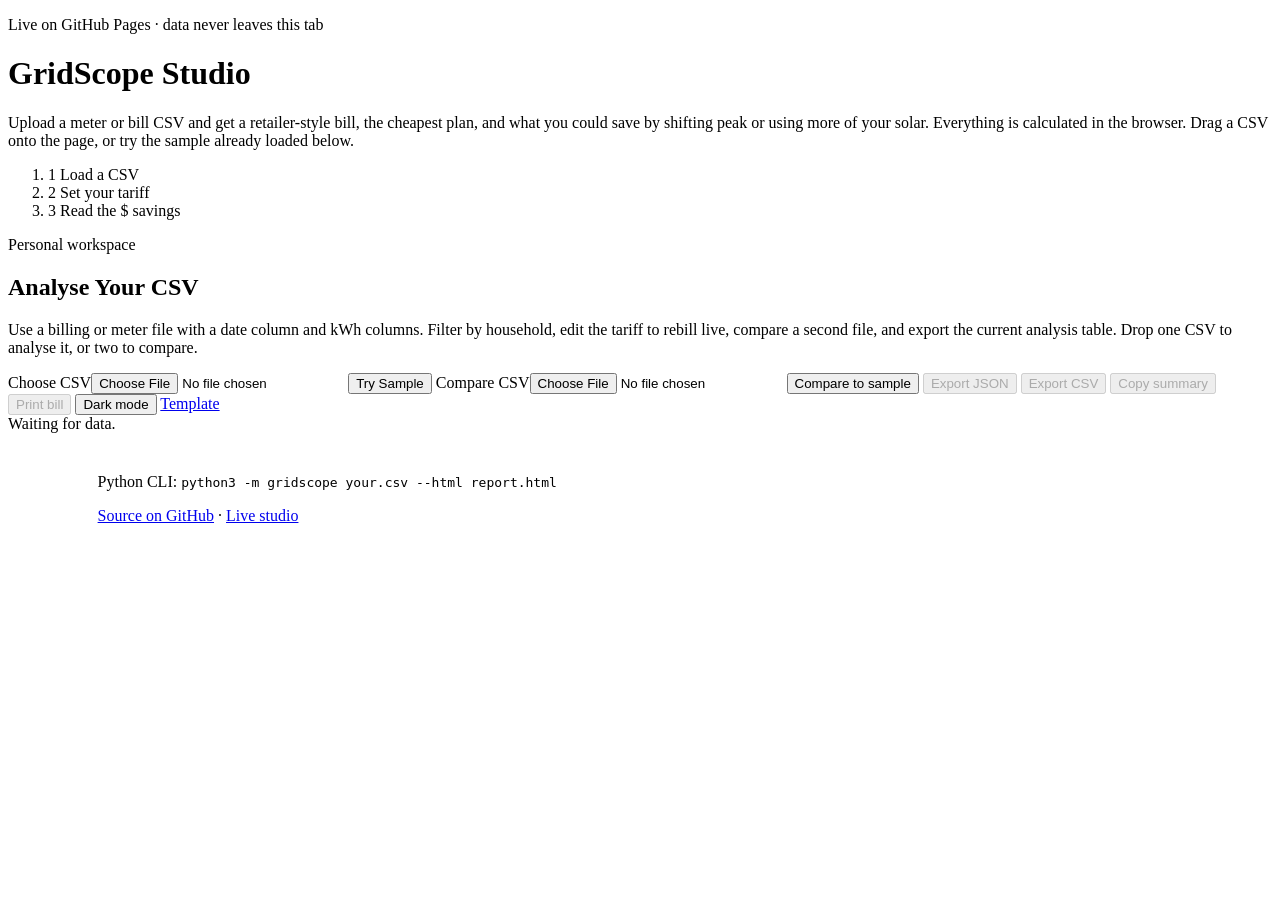
==== web/index.html @ c4971476 "Ship GitHub Pages studio and 0.7.0 polish The live site loads the sample CSV, accepts drag-and-drop," ====
<!doctype html>
<html lang="en">
<head>
<meta charset="utf-8">
<meta name="viewport" content="width=device-width, initial-scale=1">
<title>GridScope Studio</title>
<meta name="description" content="Turn a household energy CSV into bills, plan comparison, and dollar savings. Runs entirely in your browser.">
<meta name="theme-color" content="#172033">
<meta property="og:title" content="GridScope Studio">
<meta property="og:description" content="Upload a meter CSV. Get a retailer-style bill, the cheapest plan, and dollar savings — in this tab.">
<meta property="og:type" content="website">
<meta property="og:url" content="https://sebby1770.github.io/sql-r-energy-insights/">
<link rel="icon" href="data:image/svg+xml,%3Csvg xmlns='http://www.w3.org/2000/svg' viewBox='0 0 32 32'%3E%3Crect width='32' height='32' rx='8' fill='%23172033'/%3E%3Cpath d='M8 22h16M10 18h3v4h-3zm5-6h3v10h-3zm5-5h3v15h-3z' fill='%233b82f6'/%3E%3C/svg%3E">
<link rel="stylesheet" href="studio.css">
</head>
<body>
<header>
<p class="eyebrow">Live on GitHub Pages · data never leaves this tab</p>
<h1>GridScope Studio</h1>
<p class="lede">Upload a meter or bill CSV and get a retailer-style bill, the cheapest plan, and what you could save by shifting peak or using more of your solar. Everything is calculated in the browser. Drag a CSV onto the page, or try the sample already loaded below.</p>
</header>
<main>
<section class="studio-panel" id="upload-studio" data-autoload="sample">
<ol class="onboarding-strip" id="onboarding-strip">
<li><span>1</span> Load a CSV</li>
<li><span>2</span> Set your tariff</li>
<li><span>3</span> Read the $ savings</li>
</ol>
<div>
<p class="eyebrow">Personal workspace</p>
<h2>Analyse Your CSV</h2>
<p>Use a billing or meter file with a date column and kWh columns. Filter by household, edit the tariff to rebill live, compare a second file, and export the current analysis table. Drop one CSV to analyse it, or two to compare.</p>
</div>
<div class="upload-controls">
<label class="file-picker" for="energy-csv">Choose CSV<input id="energy-csv" type="file" accept=".csv,text/csv"></label>
<button id="load-sample" type="button">Try Sample</button>
<label class="file-picker file-picker-secondary" for="compare-csv">Compare CSV<input id="compare-csv" type="file" accept=".csv,text/csv"></label>
<button id="compare-sample" type="button">Compare to sample</button>
<button id="export-analysis" type="button" disabled>Export JSON</button>
<button id="export-csv" type="button" disabled>Export CSV</button>
<button id="copy-summary" type="button" disabled>Copy summary</button>
<button id="print-bill" type="button" disabled>Print bill</button>
<button id="theme-toggle" type="button" aria-pressed="false">Dark mode</button>
<a class="template-link" href="sample_energy_upload.csv">Template</a>
</div>
<div class="status" id="upload-status">Waiting for data.</div>
</section>

<section class="report-section" id="personal-results" hidden>
<h2>Personal Analysis</h2>
<div class="hero-savings" id="savings-hero">
<p class="eyebrow">This month you could save</p>
<strong id="savings-hero-amount">$0.00</strong>
<p class="chart-note" id="savings-hero-note">Load a CSV to see quantified opportunities.</p>
</div>
<div class="what-if-tools">
<div class="peak-shift-tool" id="peak-shift-wrap">
<label for="peak-shift">If I shift <span id="peak-shift-label">10%</span> of peak to off-peak</label>
<input id="peak-shift" type="range" min="0" max="30" value="10" step="1">
<p class="chart-note" id="peak-shift-saving">Move the slider to estimate savings on this tariff.</p>
</div>
<div class="peak-shift-tool" id="solar-shift-wrap">
<label for="solar-shift">If I self-consume <span id="solar-shift-label">50%</span> of solar export</label>
<input id="solar-shift" type="range" min="0" max="100" value="50" step="1">
<p class="chart-note" id="solar-shift-saving">Move the slider to estimate savings on this tariff.</p>
</div>
</div>
<div class="plan-cards" id="plan-cards"></div>
<div class="studio-tools">
<div class="tool-block" id="household-filter-wrap" hidden>
<label for="household-filter">Household</label>
<select id="household-filter"></select>
</div>
<div class="tool-block">
<label for="date-order">Date order</label>
<select id="date-order">
<option value="dmy" selected>DMY (AU)</option>
<option value="mdy">MDY (US)</option>
<option value="auto">Auto</option>
</select>
</div>
<label class="tool-block tou-toggle" for="tou-toggle">
<input id="tou-toggle" type="checkbox">
Apply NSW-style TOU from hour
</label>
<label class="tool-block tou-toggle" for="dedupe-toggle">
<input id="dedupe-toggle" type="checkbox">
Merge duplicate household+day rows
</label>
<p class="tou-banner" id="tou-note" hidden></p>
<fieldset class="tool-block tariff-editor">
<legend>Tariff (AUD)</legend>
<label>Peak <input id="tariff-peak" type="number" inputmode="decimal" min="0" step="0.01" value="0.40"></label>
<label>Shoulder <input id="tariff-shoulder" type="number" inputmode="decimal" min="0" step="0.01" value="0.28"></label>
<label>Off-peak <input id="tariff-offpeak" type="number" inputmode="decimal" min="0" step="0.01" value="0.18"></label>
<label>Export credit <input id="tariff-export" type="number" inputmode="decimal" min="0" step="0.01" value="0.08"></label>
<label>Daily supply <input id="tariff-supply" type="number" inputmode="decimal" min="0" step="0.01" value="1.10"></label>
<label>GST rate <input id="tariff-gst" type="number" inputmode="decimal" min="0" step="0.01" value="0.10"></label>
</fieldset>
</div>
<div class="metrics" id="personal-metrics"></div>
<div class="metrics" id="weekend-metrics"></div>
<p class="coverage-callout" id="coverage-callout" hidden></p>
<p class="quality-callout" id="quality-callout" hidden></p>
<div class="metrics compare-metrics" id="compare-metrics" hidden></div>
<div id="compare-monthly" hidden></div>
<h3>Signals</h3>
<ul class="insight-list" id="personal-insights"></ul>
<div class="results-grid">
<div>
<h3>Monthly Demand</h3>
<div class="chart" id="monthly-chart"></div>
</div>
<div>
<h3>Cost</h3>
<div class="chart" id="cost-chart"></div>
</div>
</div>
<h3>Load Mix</h3>
<div class="chart" id="mix-chart"></div>
<h3>Weekday Heatmap</h3>
<p class="chart-note" id="heatmap-note">Grid import by weekday and month. Hour buckets are used when a timestamp hour is present.</p>
<div class="chart" id="heatmap-chart"></div>
<h3>Monthly Table</h3>
<div id="monthly-table"></div>
<h3>Group Table</h3>
<div id="group-table"></div>
<h3>Unusual Days</h3>
<div class="chart" id="anomaly-chart"></div>
<div id="anomaly-table"></div>
<h3>Savings Opportunities</h3>
<ul class="insight-list" id="recommendation-list"></ul>
</section>

</main>
<footer style="padding:24px 7vw 48px;color:var(--muted)">
<p>Python CLI: <code>python3 -m gridscope your.csv --html report.html</code></p>
<p>
  <a href="https://github.com/Sebby1770/sql-r-energy-insights">Source on GitHub</a>
  ·
  <a href="https://sebby1770.github.io/sql-r-energy-insights/">Live studio</a>
</p>
</footer>
<script src="analysis.js"></script>
<script src="studio.js"></script>
</body>
</html>
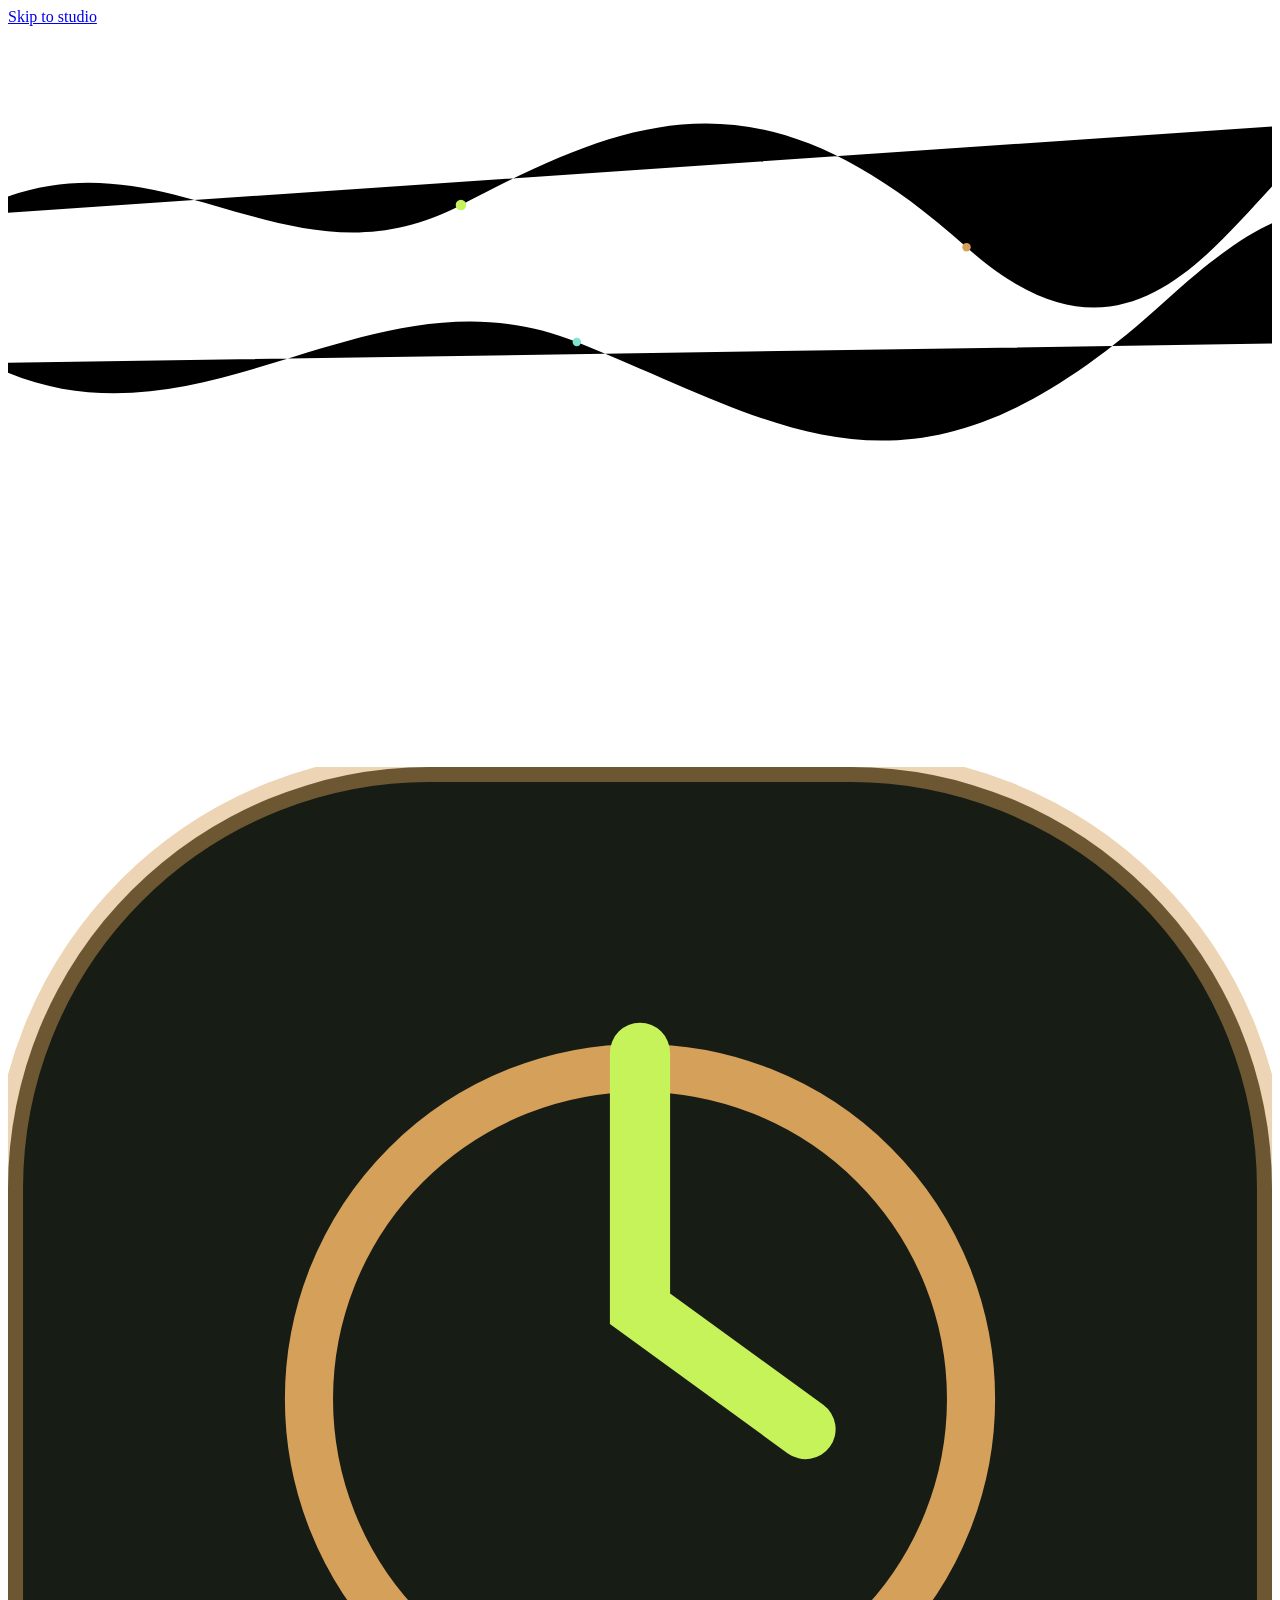
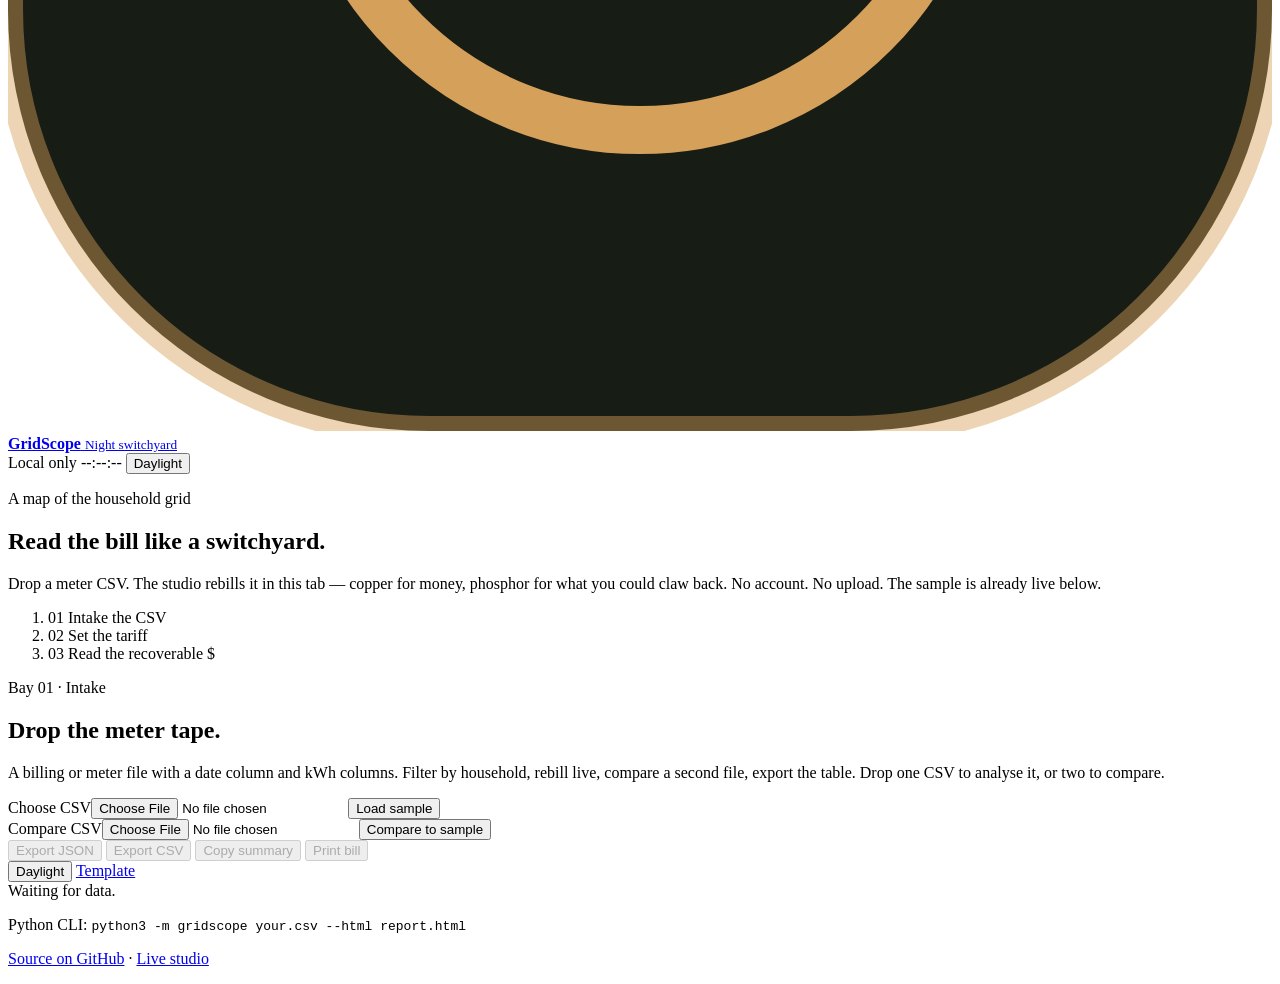
==== commit 0564964d: "Restyle GridScope Studio as a night switchyard Copper traces, phosphor readouts, and bay-labelled co" ====
--- a/web/index.html
+++ b/web/index.html
@@ -5,53 +5,100 @@
 <meta name="viewport" content="width=device-width, initial-scale=1">
 <title>GridScope Studio</title>
 <meta name="description" content="Turn a household energy CSV into bills, plan comparison, and dollar savings. Runs entirely in your browser.">
-<meta name="theme-color" content="#172033">
+<meta name="theme-color" content="#0b0d09">
 <meta property="og:title" content="GridScope Studio">
 <meta property="og:description" content="Upload a meter CSV. Get a retailer-style bill, the cheapest plan, and dollar savings — in this tab.">
 <meta property="og:type" content="website">
 <meta property="og:url" content="https://sebby1770.github.io/sql-r-energy-insights/">
-<link rel="icon" href="data:image/svg+xml,%3Csvg xmlns='http://www.w3.org/2000/svg' viewBox='0 0 32 32'%3E%3Crect width='32' height='32' rx='8' fill='%23172033'/%3E%3Cpath d='M8 22h16M10 18h3v4h-3zm5-6h3v10h-3zm5-5h3v15h-3z' fill='%233b82f6'/%3E%3C/svg%3E">
+<link rel="preconnect" href="https://fonts.googleapis.com">
+<link rel="preconnect" href="https://fonts.gstatic.com" crossorigin>
+<link href="https://fonts.googleapis.com/css2?family=IBM+Plex+Mono:wght@400;600&family=IBM+Plex+Sans:wght@400;500;600&family=Syne:wght@600;700;800&display=swap" rel="stylesheet">
+<link rel="icon" href="data:image/svg+xml,%3Csvg xmlns='http://www.w3.org/2000/svg' viewBox='0 0 32 32'%3E%3Crect width='32' height='32' rx='10' fill='%230b0d09'/%3E%3Ccircle cx='16' cy='16' r='9' fill='none' stroke='%23d4a05a' stroke-width='2'/%3E%3Cpath d='M16 7v6l4 3' fill='none' stroke='%23c6f35a' stroke-width='2' stroke-linecap='round'/%3E%3C/svg%3E">
 <link rel="stylesheet" href="studio.css">
 </head>
 <body>
-<header>
-<p class="eyebrow">Live on GitHub Pages · data never leaves this tab</p>
-<h1>GridScope Studio</h1>
-<p class="lede">Upload a meter or bill CSV and get a retailer-style bill, the cheapest plan, and what you could save by shifting peak or using more of your solar. Everything is calculated in the browser. Drag a CSV onto the page, or try the sample already loaded below.</p>
+<a class="skip" href="#upload-studio">Skip to studio</a>
+<div class="atmosphere" aria-hidden="true">
+  <svg viewBox="0 0 1200 700" preserveAspectRatio="xMidYMin slice">
+    <path class="current" d="M-40 180 C 140 80, 260 260, 430 170 S 720 40, 910 210 S 1180 120, 1280 90"/>
+    <path class="current slow" d="M-20 320 C 180 420, 340 220, 540 300 S 860 480, 1100 260 S 1260 340, 1300 300"/>
+    <circle cx="430" cy="170" r="5" fill="#c6f35a"/>
+    <circle cx="910" cy="210" r="4" fill="#d4a05a"/>
+    <circle cx="540" cy="300" r="4" fill="#7fe3d0"/>
+  </svg>
+</div>
+
+<header class="mast">
+  <a class="brand" href="./" aria-label="GridScope Studio home">
+    <svg class="brand-mark" viewBox="0 0 42 42" aria-hidden="true">
+      <rect width="42" height="42" rx="14" fill="#171c14" stroke="#d4a05a" stroke-opacity="0.45"/>
+      <circle cx="21" cy="21" r="11" fill="none" stroke="#d4a05a" stroke-width="1.6"/>
+      <path d="M21 9.5 V18 l5.5 4" fill="none" stroke="#c6f35a" stroke-width="2" stroke-linecap="round"/>
+    </svg>
+    <span>
+      <strong>GridScope</strong>
+      <small>Night switchyard</small>
+    </span>
+  </a>
+  <div class="mast-meta">
+    <span class="live-dot" aria-hidden="true"></span>
+    Local only
+    <time class="clock" id="grid-clock">--:--:--</time>
+    <button type="button" data-theme-toggle aria-pressed="false">Daylight</button>
+  </div>
 </header>
+
+<section class="hero-stage">
+  <p class="kicker">A map of the household grid</p>
+  <h1>Read the bill like a switchyard.</h1>
+  <p class="lede">Drop a meter CSV. The studio rebills it in this tab — copper for money, phosphor for what you could claw back. No account. No upload. The sample is already live below.</p>
+</section>
+
 <main>
 <section class="studio-panel" id="upload-studio" data-autoload="sample">
 <ol class="onboarding-strip" id="onboarding-strip">
-<li><span>1</span> Load a CSV</li>
-<li><span>2</span> Set your tariff</li>
-<li><span>3</span> Read the $ savings</li>
+<li><span>01</span> Intake the CSV</li>
+<li><span>02</span> Set the tariff</li>
+<li><span>03</span> Read the recoverable $</li>
 </ol>
-<div>
-<p class="eyebrow">Personal workspace</p>
-<h2>Analyse Your CSV</h2>
-<p>Use a billing or meter file with a date column and kWh columns. Filter by household, edit the tariff to rebill live, compare a second file, and export the current analysis table. Drop one CSV to analyse it, or two to compare.</p>
+<div class="deck-copy">
+<p class="bay">Bay 01 · Intake</p>
+<h2>Drop the meter tape.</h2>
+<p>A billing or meter file with a date column and kWh columns. Filter by household, rebill live, compare a second file, export the table. Drop one CSV to analyse it, or two to compare.</p>
 </div>
 <div class="upload-controls">
-<label class="file-picker" for="energy-csv">Choose CSV<input id="energy-csv" type="file" accept=".csv,text/csv"></label>
-<button id="load-sample" type="button">Try Sample</button>
-<label class="file-picker file-picker-secondary" for="compare-csv">Compare CSV<input id="compare-csv" type="file" accept=".csv,text/csv"></label>
-<button id="compare-sample" type="button">Compare to sample</button>
-<button id="export-analysis" type="button" disabled>Export JSON</button>
-<button id="export-csv" type="button" disabled>Export CSV</button>
-<button id="copy-summary" type="button" disabled>Copy summary</button>
-<button id="print-bill" type="button" disabled>Print bill</button>
-<button id="theme-toggle" type="button" aria-pressed="false">Dark mode</button>
-<a class="template-link" href="sample_energy_upload.csv">Template</a>
+  <div class="cluster">
+    <label class="file-picker" for="energy-csv">Choose CSV<input id="energy-csv" type="file" accept=".csv,text/csv"></label>
+    <button id="load-sample" type="button">Load sample</button>
+  </div>
+  <div class="cluster">
+    <label class="file-picker file-picker-secondary" for="compare-csv">Compare CSV<input id="compare-csv" type="file" accept=".csv,text/csv"></label>
+    <button id="compare-sample" type="button">Compare to sample</button>
+  </div>
+  <div class="cluster">
+    <button id="export-analysis" type="button" disabled>Export JSON</button>
+    <button id="export-csv" type="button" disabled>Export CSV</button>
+    <button id="copy-summary" type="button" disabled>Copy summary</button>
+    <button id="print-bill" type="button" disabled>Print bill</button>
+  </div>
+  <div class="cluster">
+    <button id="theme-toggle" data-theme-toggle type="button" aria-pressed="false">Daylight</button>
+    <a class="template-link" href="sample_energy_upload.csv">Template</a>
+  </div>
 </div>
 <div class="status" id="upload-status">Waiting for data.</div>
 </section>
 
 <section class="report-section" id="personal-results" hidden>
-<h2>Personal Analysis</h2>
+<p class="bay">Bay 02 · Receipt</p>
+<h2>The bill, rewritten</h2>
 <div class="hero-savings" id="savings-hero">
-<p class="eyebrow">This month you could save</p>
-<strong id="savings-hero-amount">$0.00</strong>
-<p class="chart-note" id="savings-hero-note">Load a CSV to see quantified opportunities.</p>
+  <div class="gauge" aria-hidden="true"></div>
+  <div>
+    <p class="eyebrow">Recoverable on this usage</p>
+    <strong id="savings-hero-amount">$0.00</strong>
+    <p class="chart-note" id="savings-hero-note">Load a CSV to see quantified opportunities.</p>
+  </div>
 </div>
 <div class="what-if-tools">
 <div class="peak-shift-tool" id="peak-shift-wrap">
@@ -66,6 +113,8 @@
 </div>
 </div>
 <div class="plan-cards" id="plan-cards"></div>
+
+<p class="bay">Bay 03 · Console</p>
 <div class="studio-tools">
 <div class="tool-block" id="household-filter-wrap" hidden>
 <label for="household-filter">Household</label>
@@ -98,6 +147,8 @@
 <label>GST rate <input id="tariff-gst" type="number" inputmode="decimal" min="0" step="0.01" value="0.10"></label>
 </fieldset>
 </div>
+
+<p class="bay">Bay 04 · Instruments</p>
 <div class="metrics" id="personal-metrics"></div>
 <div class="metrics" id="weekend-metrics"></div>
 <p class="coverage-callout" id="coverage-callout" hidden></p>
@@ -106,9 +157,11 @@
 <div id="compare-monthly" hidden></div>
 <h3>Signals</h3>
 <ul class="insight-list" id="personal-insights"></ul>
+
+<p class="bay">Bay 05 · Traces</p>
 <div class="results-grid">
 <div>
-<h3>Monthly Demand</h3>
+<h3>Monthly demand</h3>
 <div class="chart" id="monthly-chart"></div>
 </div>
 <div>
@@ -116,24 +169,26 @@
 <div class="chart" id="cost-chart"></div>
 </div>
 </div>
-<h3>Load Mix</h3>
+<h3>Load mix</h3>
 <div class="chart" id="mix-chart"></div>
-<h3>Weekday Heatmap</h3>
+<h3>Weekday heatmap</h3>
 <p class="chart-note" id="heatmap-note">Grid import by weekday and month. Hour buckets are used when a timestamp hour is present.</p>
 <div class="chart" id="heatmap-chart"></div>
-<h3>Monthly Table</h3>
+
+<p class="bay">Bay 06 · Ledger</p>
+<h3>Monthly table</h3>
 <div id="monthly-table"></div>
-<h3>Group Table</h3>
+<h3>Group table</h3>
 <div id="group-table"></div>
-<h3>Unusual Days</h3>
+<h3>Unusual days</h3>
 <div class="chart" id="anomaly-chart"></div>
 <div id="anomaly-table"></div>
-<h3>Savings Opportunities</h3>
+<h3>Savings opportunities</h3>
 <ul class="insight-list" id="recommendation-list"></ul>
 </section>
-
 </main>
-<footer style="padding:24px 7vw 48px;color:var(--muted)">
+
+<footer class="site-foot">
 <p>Python CLI: <code>python3 -m gridscope your.csv --html report.html</code></p>
 <p>
   <a href="https://github.com/Sebby1770/sql-r-energy-insights">Source on GitHub</a>
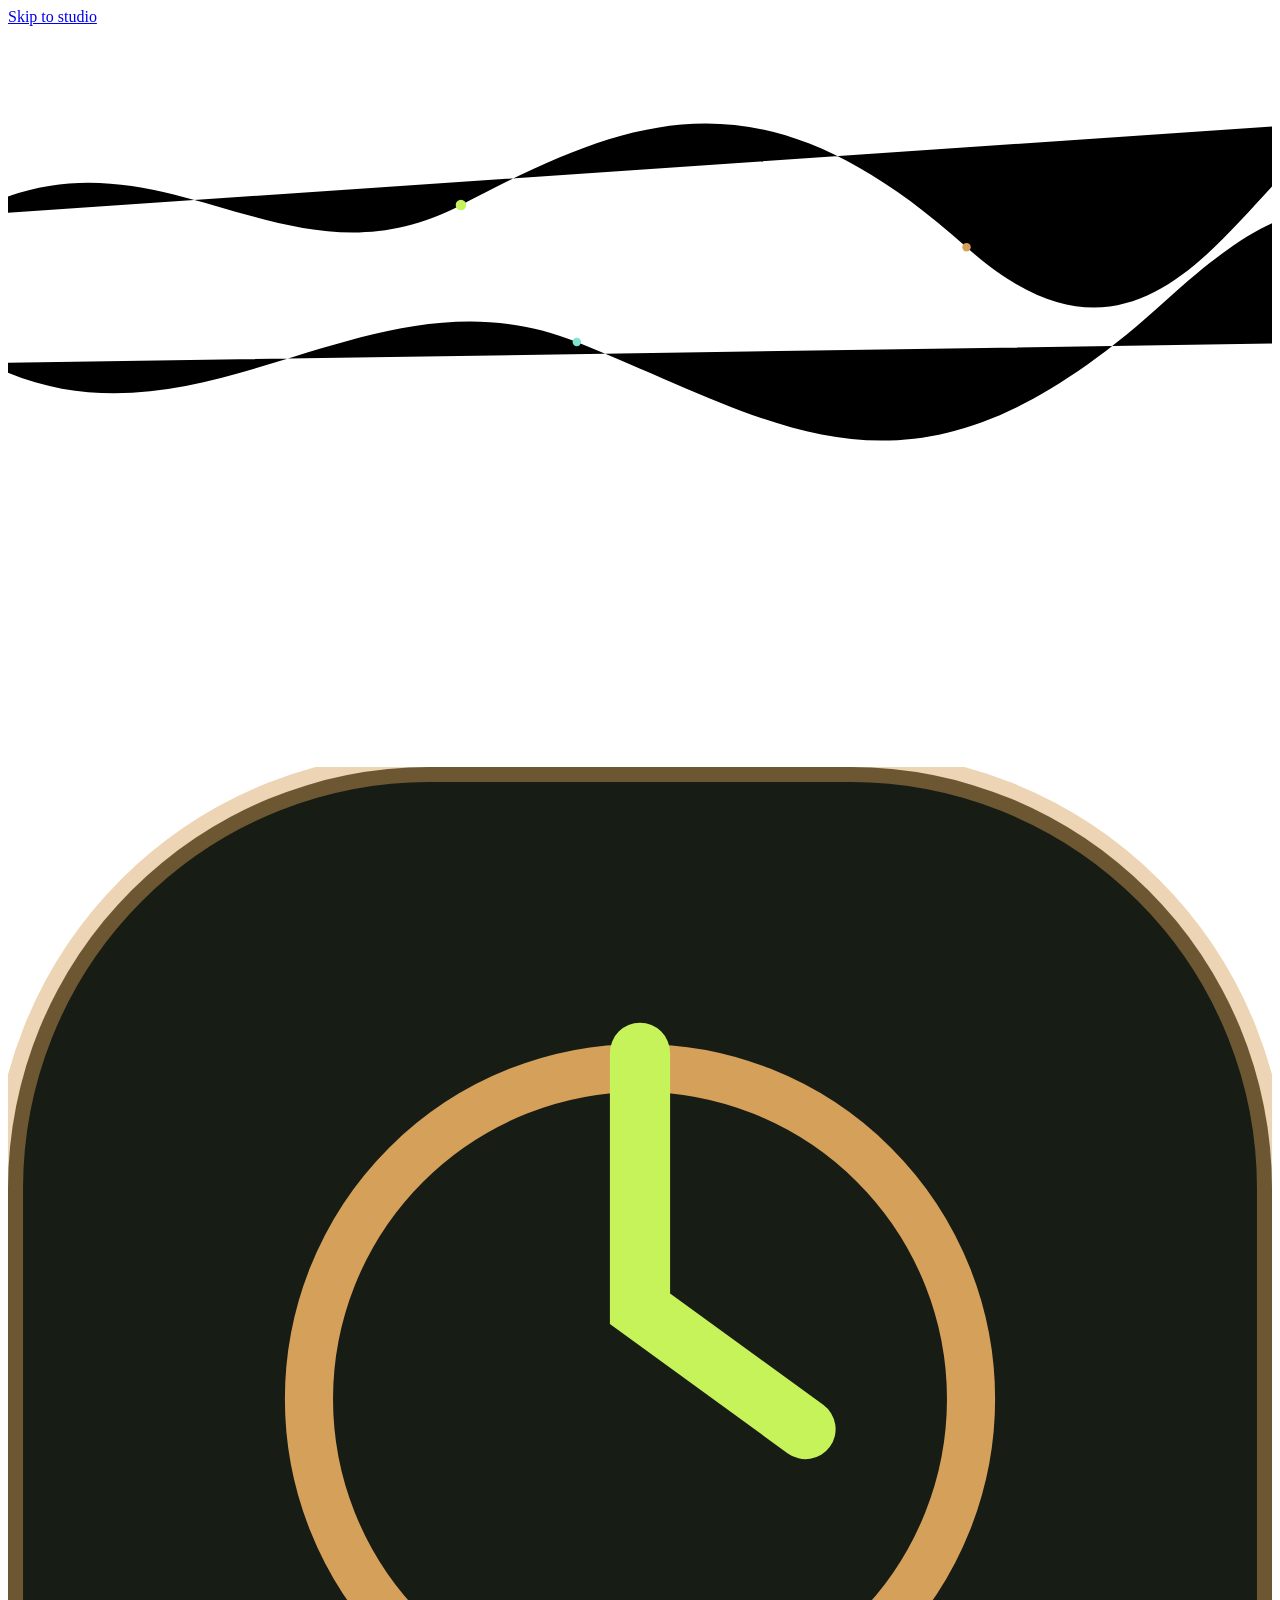
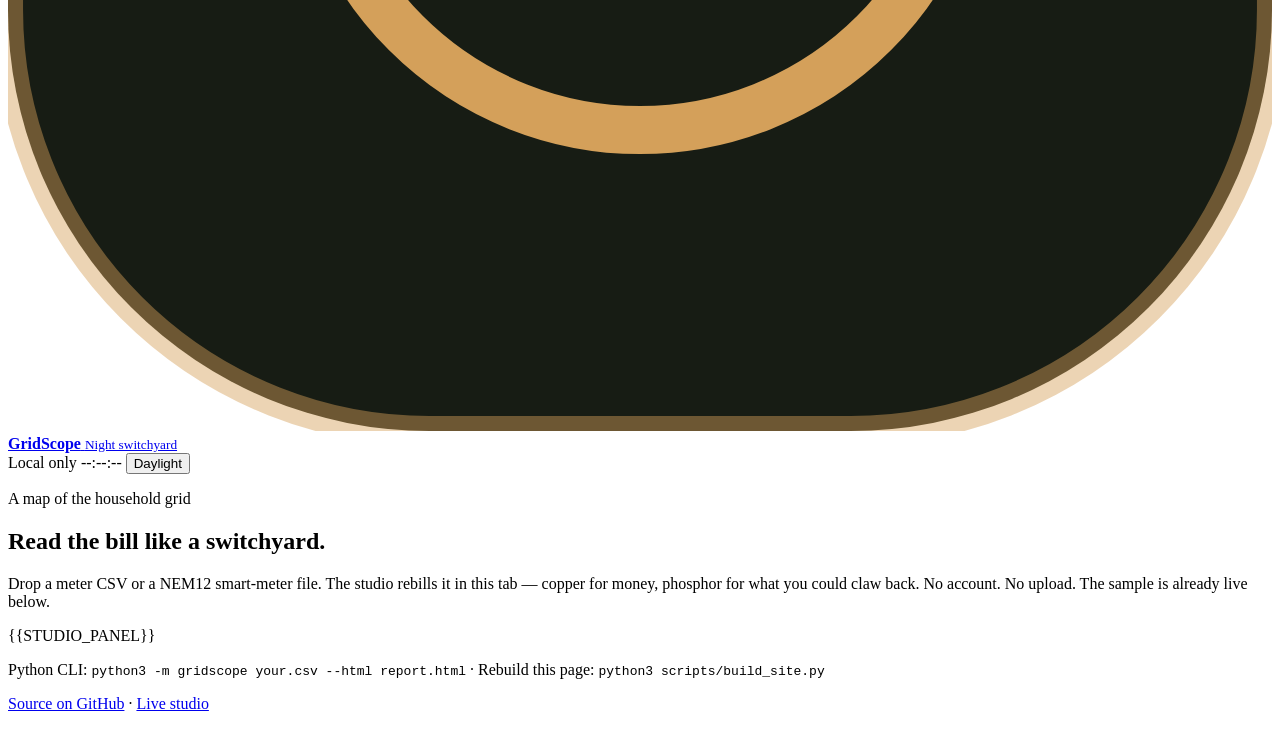
==== commit 4f7509b2: "feat(studio): battery, plan switch, daily trace, NEM12 loader; one-source site build Studio (assets/" ====
--- a/web/index.html
+++ b/web/index.html
@@ -4,10 +4,10 @@
 <meta charset="utf-8">
 <meta name="viewport" content="width=device-width, initial-scale=1">
 <title>GridScope Studio</title>
-<meta name="description" content="Turn a household energy CSV into bills, plan comparison, and dollar savings. Runs entirely in your browser.">
+<meta name="description" content="Turn a household energy CSV or NEM12 smart-meter file into bills, plan comparison, a battery what-if, and dollar savings. Runs entirely in your browser.">
 <meta name="theme-color" content="#0b0d09">
 <meta property="og:title" content="GridScope Studio">
-<meta property="og:description" content="Upload a meter CSV. Get a retailer-style bill, the cheapest plan, and dollar savings — in this tab.">
+<meta property="og:description" content="Upload a meter CSV or NEM12 file. Get a retailer-style bill, the cheapest plan, a battery payback, and dollar savings — in this tab.">
 <meta property="og:type" content="website">
 <meta property="og:url" content="https://sebby1770.github.io/sql-r-energy-insights/">
 <link rel="preconnect" href="https://fonts.googleapis.com">
@@ -51,145 +51,15 @@
 <section class="hero-stage">
   <p class="kicker">A map of the household grid</p>
   <h1>Read the bill like a switchyard.</h1>
-  <p class="lede">Drop a meter CSV. The studio rebills it in this tab — copper for money, phosphor for what you could claw back. No account. No upload. The sample is already live below.</p>
+  <p class="lede">Drop a meter CSV or a NEM12 smart-meter file. The studio rebills it in this tab — copper for money, phosphor for what you could claw back. No account. No upload. The sample is already live below.</p>
 </section>
 
 <main>
-<section class="studio-panel" id="upload-studio" data-autoload="sample">
-<ol class="onboarding-strip" id="onboarding-strip">
-<li><span>01</span> Intake the CSV</li>
-<li><span>02</span> Set the tariff</li>
-<li><span>03</span> Read the recoverable $</li>
-</ol>
-<div class="deck-copy">
-<p class="bay">Bay 01 · Intake</p>
-<h2>Drop the meter tape.</h2>
-<p>A billing or meter file with a date column and kWh columns. Filter by household, rebill live, compare a second file, export the table. Drop one CSV to analyse it, or two to compare.</p>
-</div>
-<div class="upload-controls">
-  <div class="cluster">
-    <label class="file-picker" for="energy-csv">Choose CSV<input id="energy-csv" type="file" accept=".csv,text/csv"></label>
-    <button id="load-sample" type="button">Load sample</button>
-  </div>
-  <div class="cluster">
-    <label class="file-picker file-picker-secondary" for="compare-csv">Compare CSV<input id="compare-csv" type="file" accept=".csv,text/csv"></label>
-    <button id="compare-sample" type="button">Compare to sample</button>
-  </div>
-  <div class="cluster">
-    <button id="export-analysis" type="button" disabled>Export JSON</button>
-    <button id="export-csv" type="button" disabled>Export CSV</button>
-    <button id="copy-summary" type="button" disabled>Copy summary</button>
-    <button id="print-bill" type="button" disabled>Print bill</button>
-  </div>
-  <div class="cluster">
-    <button id="theme-toggle" data-theme-toggle type="button" aria-pressed="false">Daylight</button>
-    <a class="template-link" href="sample_energy_upload.csv">Template</a>
-  </div>
-</div>
-<div class="status" id="upload-status">Waiting for data.</div>
-</section>
-
-<section class="report-section" id="personal-results" hidden>
-<p class="bay">Bay 02 · Receipt</p>
-<h2>The bill, rewritten</h2>
-<div class="hero-savings" id="savings-hero">
-  <div class="gauge" aria-hidden="true"></div>
-  <div>
-    <p class="eyebrow">Recoverable on this usage</p>
-    <strong id="savings-hero-amount">$0.00</strong>
-    <p class="chart-note" id="savings-hero-note">Load a CSV to see quantified opportunities.</p>
-  </div>
-</div>
-<div class="what-if-tools">
-<div class="peak-shift-tool" id="peak-shift-wrap">
-<label for="peak-shift">If I shift <span id="peak-shift-label">10%</span> of peak to off-peak</label>
-<input id="peak-shift" type="range" min="0" max="30" value="10" step="1">
-<p class="chart-note" id="peak-shift-saving">Move the slider to estimate savings on this tariff.</p>
-</div>
-<div class="peak-shift-tool" id="solar-shift-wrap">
-<label for="solar-shift">If I self-consume <span id="solar-shift-label">50%</span> of solar export</label>
-<input id="solar-shift" type="range" min="0" max="100" value="50" step="1">
-<p class="chart-note" id="solar-shift-saving">Move the slider to estimate savings on this tariff.</p>
-</div>
-</div>
-<div class="plan-cards" id="plan-cards"></div>
-
-<p class="bay">Bay 03 · Console</p>
-<div class="studio-tools">
-<div class="tool-block" id="household-filter-wrap" hidden>
-<label for="household-filter">Household</label>
-<select id="household-filter"></select>
-</div>
-<div class="tool-block">
-<label for="date-order">Date order</label>
-<select id="date-order">
-<option value="dmy" selected>DMY (AU)</option>
-<option value="mdy">MDY (US)</option>
-<option value="auto">Auto</option>
-</select>
-</div>
-<label class="tool-block tou-toggle" for="tou-toggle">
-<input id="tou-toggle" type="checkbox">
-Apply NSW-style TOU from hour
-</label>
-<label class="tool-block tou-toggle" for="dedupe-toggle">
-<input id="dedupe-toggle" type="checkbox">
-Merge duplicate household+day rows
-</label>
-<p class="tou-banner" id="tou-note" hidden></p>
-<fieldset class="tool-block tariff-editor">
-<legend>Tariff (AUD)</legend>
-<label>Peak <input id="tariff-peak" type="number" inputmode="decimal" min="0" step="0.01" value="0.40"></label>
-<label>Shoulder <input id="tariff-shoulder" type="number" inputmode="decimal" min="0" step="0.01" value="0.28"></label>
-<label>Off-peak <input id="tariff-offpeak" type="number" inputmode="decimal" min="0" step="0.01" value="0.18"></label>
-<label>Export credit <input id="tariff-export" type="number" inputmode="decimal" min="0" step="0.01" value="0.08"></label>
-<label>Daily supply <input id="tariff-supply" type="number" inputmode="decimal" min="0" step="0.01" value="1.10"></label>
-<label>GST rate <input id="tariff-gst" type="number" inputmode="decimal" min="0" step="0.01" value="0.10"></label>
-</fieldset>
-</div>
-
-<p class="bay">Bay 04 · Instruments</p>
-<div class="metrics" id="personal-metrics"></div>
-<div class="metrics" id="weekend-metrics"></div>
-<p class="coverage-callout" id="coverage-callout" hidden></p>
-<p class="quality-callout" id="quality-callout" hidden></p>
-<div class="metrics compare-metrics" id="compare-metrics" hidden></div>
-<div id="compare-monthly" hidden></div>
-<h3>Signals</h3>
-<ul class="insight-list" id="personal-insights"></ul>
-
-<p class="bay">Bay 05 · Traces</p>
-<div class="results-grid">
-<div>
-<h3>Monthly demand</h3>
-<div class="chart" id="monthly-chart"></div>
-</div>
-<div>
-<h3>Cost</h3>
-<div class="chart" id="cost-chart"></div>
-</div>
-</div>
-<h3>Load mix</h3>
-<div class="chart" id="mix-chart"></div>
-<h3>Weekday heatmap</h3>
-<p class="chart-note" id="heatmap-note">Grid import by weekday and month. Hour buckets are used when a timestamp hour is present.</p>
-<div class="chart" id="heatmap-chart"></div>
-
-<p class="bay">Bay 06 · Ledger</p>
-<h3>Monthly table</h3>
-<div id="monthly-table"></div>
-<h3>Group table</h3>
-<div id="group-table"></div>
-<h3>Unusual days</h3>
-<div class="chart" id="anomaly-chart"></div>
-<div id="anomaly-table"></div>
-<h3>Savings opportunities</h3>
-<ul class="insight-list" id="recommendation-list"></ul>
-</section>
+{{STUDIO_PANEL}}
 </main>
 
 <footer class="site-foot">
-<p>Python CLI: <code>python3 -m gridscope your.csv --html report.html</code></p>
+<p>Python CLI: <code>python3 -m gridscope your.csv --html report.html</code> · Rebuild this page: <code>python3 scripts/build_site.py</code></p>
 <p>
   <a href="https://github.com/Sebby1770/sql-r-energy-insights">Source on GitHub</a>
   ·
